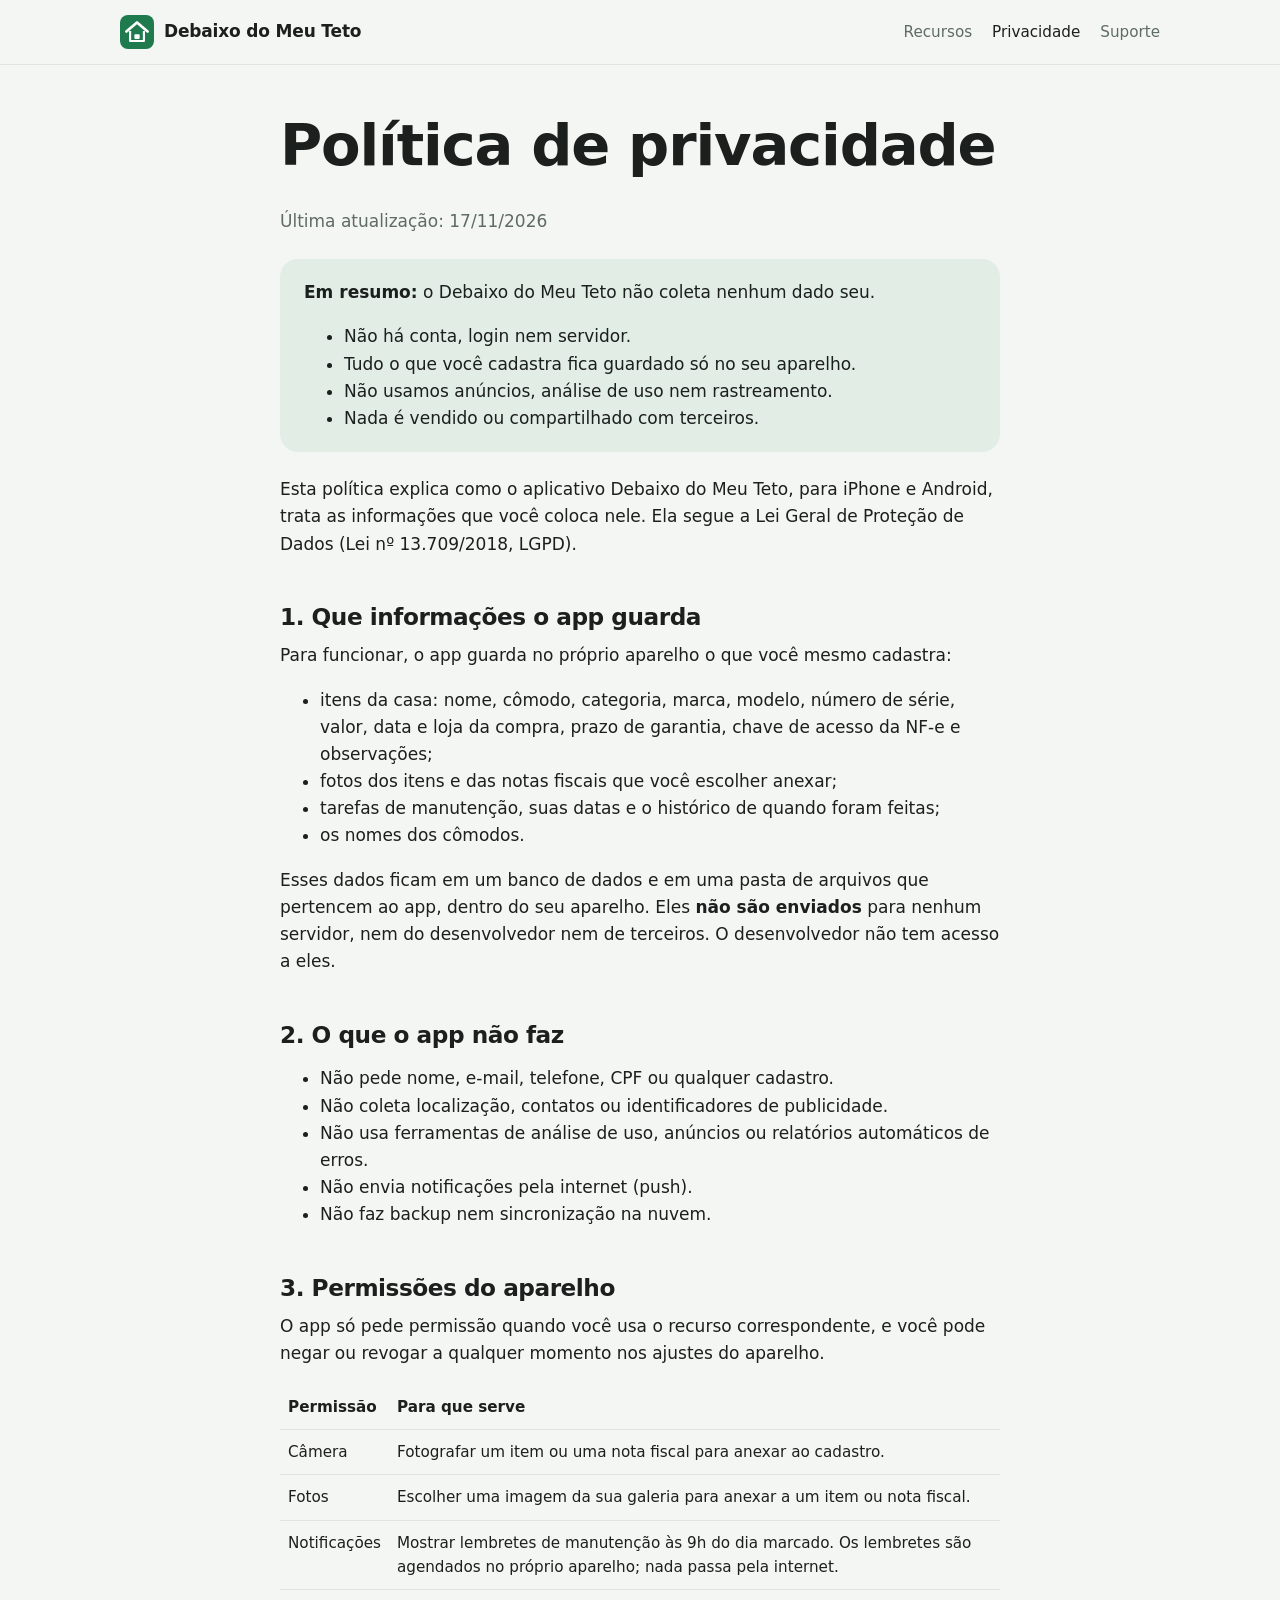
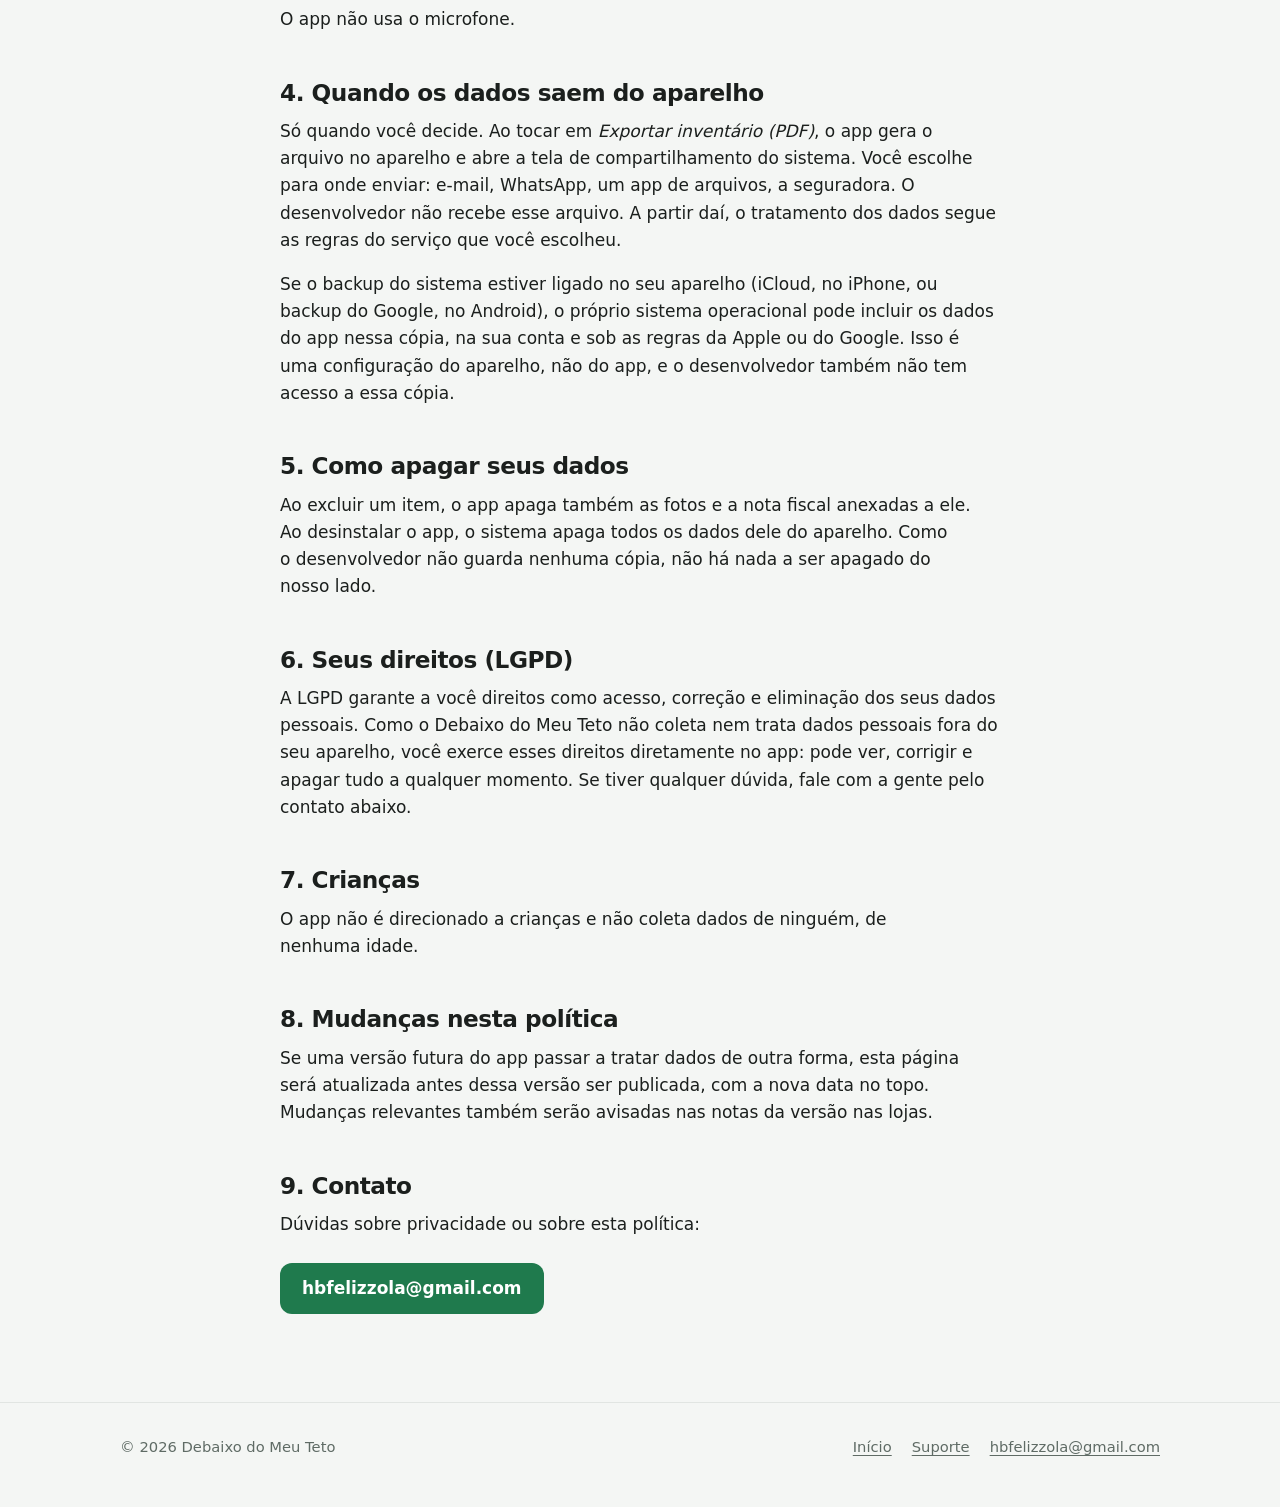
==== site/privacidade/index.html @ 9fe0f9ed "Add the pt-BR website for Debaixo do Meu Teto Landing page, privacy policy and support page, moved h" ====
<!doctype html>
<html lang="pt-BR">
<head>
  <meta charset="utf-8">
  <meta name="viewport" content="width=device-width, initial-scale=1">
  <title>Política de privacidade · Debaixo do Meu Teto</title>
  <meta name="description" content="O Debaixo do Meu Teto não coleta dados. O inventário, as fotos e as notas fiscais ficam só no seu celular, sem conta e sem servidor.">
  <link rel="canonical" href="https://debaixodomeuteto.hbfelizzola.de/privacidade/">
  <meta name="theme-color" content="#1F7A4D">
  <link rel="icon" href="../img/marca.svg" type="image/svg+xml">
  <link rel="icon" href="../img/favicon-32.png" sizes="32x32" type="image/png">
  <link rel="apple-touch-icon" href="../img/apple-touch-icon.png">
  <meta property="og:type" content="article">
  <meta property="og:locale" content="pt_BR">
  <meta property="og:site_name" content="Debaixo do Meu Teto">
  <meta property="og:title" content="Política de privacidade do Debaixo do Meu Teto">
  <meta property="og:description" content="Nenhum dado coletado. Tudo fica no seu celular, sem conta e sem servidor.">
  <meta property="og:url" content="https://debaixodomeuteto.hbfelizzola.de/privacidade/">
  <meta property="og:image" content="https://debaixodomeuteto.hbfelizzola.de/img/og.jpg">
  <meta name="twitter:card" content="summary_large_image">
  <link rel="stylesheet" href="../estilo.css">
</head>
<body>
  <a class="pular" href="#conteudo">Pular para o conteúdo</a>

  <header class="topo">
    <div class="container">
      <a class="logo" href="../">
        <img src="../img/marca.svg" alt="" width="34" height="34">
        Debaixo do Meu Teto
      </a>
      <nav aria-label="Principal">
        <a class="opcional" href="../#recursos">Recursos</a>
        <a class="estreito" href="./" aria-current="page">Privacidade</a>
        <a href="../suporte/">Suporte</a>
      </nav>
    </div>
  </header>

  <!--
    Esta página é o "Privacy Policy URL" da App Store e do Google Play.
    Ela descreve o que o app faz HOJE. Se uma versão nova passar a enviar qualquer dado para fora do
    aparelho (backup, sincronização, análise de uso, anúncios, relatório de erros), atualize esta página
    e a data ANTES de publicar essa versão, junto com as declarações de privacidade nas duas lojas.
  -->
  <main id="conteudo" class="container texto">
    <h1>Política de privacidade</h1>
    <p class="atualizado">Última atualização: 17/11/2026</p>

    <div class="resumo">
      <p><strong>Em resumo:</strong> o Debaixo do Meu Teto não coleta nenhum dado seu.</p>
      <ul>
        <li>Não há conta, login nem servidor.</li>
        <li>Tudo o que você cadastra fica guardado só no seu aparelho.</li>
        <li>Não usamos anúncios, análise de uso nem rastreamento.</li>
        <li>Nada é vendido ou compartilhado com terceiros.</li>
      </ul>
    </div>

    <p>
      Esta política explica como o aplicativo Debaixo do Meu Teto, para iPhone e Android, trata as
      informações que você coloca nele. Ela segue a Lei Geral de Proteção de Dados (Lei nº 13.709/2018, LGPD).
    </p>

    <h2>1. Que informações o app guarda</h2>
    <p>Para funcionar, o app guarda no próprio aparelho o que você mesmo cadastra:</p>
    <ul>
      <li>itens da casa: nome, cômodo, categoria, marca, modelo, número de série, valor, data e loja da compra,
        prazo de garantia, chave de acesso da NF-e e observações;</li>
      <li>fotos dos itens e das notas fiscais que você escolher anexar;</li>
      <li>tarefas de manutenção, suas datas e o histórico de quando foram feitas;</li>
      <li>os nomes dos cômodos.</li>
    </ul>
    <p>
      Esses dados ficam em um banco de dados e em uma pasta de arquivos que pertencem ao app, dentro do seu
      aparelho. Eles <strong>não são enviados</strong> para nenhum servidor, nem do desenvolvedor nem de
      terceiros. O desenvolvedor não tem acesso a eles.
    </p>

    <h2>2. O que o app não faz</h2>
    <ul>
      <li>Não pede nome, e-mail, telefone, CPF ou qualquer cadastro.</li>
      <li>Não coleta localização, contatos ou identificadores de publicidade.</li>
      <li>Não usa ferramentas de análise de uso, anúncios ou relatórios automáticos de erros.</li>
      <li>Não envia notificações pela internet (push).</li>
      <li>Não faz backup nem sincronização na nuvem.</li>
    </ul>

    <h2>3. Permissões do aparelho</h2>
    <p>O app só pede permissão quando você usa o recurso correspondente, e você pode negar ou revogar a qualquer momento nos ajustes do aparelho.</p>
    <table class="permissoes">
      <thead>
        <tr><th>Permissão</th><th>Para que serve</th></tr>
      </thead>
      <tbody>
        <tr><td>Câmera</td><td>Fotografar um item ou uma nota fiscal para anexar ao cadastro.</td></tr>
        <tr><td>Fotos</td><td>Escolher uma imagem da sua galeria para anexar a um item ou nota fiscal.</td></tr>
        <tr><td>Notificações</td><td>Mostrar lembretes de manutenção às 9h do dia marcado. Os lembretes são agendados no próprio aparelho; nada passa pela internet.</td></tr>
      </tbody>
    </table>
    <p>O app não usa o microfone.</p>

    <h2>4. Quando os dados saem do aparelho</h2>
    <p>
      Só quando você decide. Ao tocar em <em>Exportar inventário (PDF)</em>, o app gera o arquivo no aparelho e
      abre a tela de compartilhamento do sistema. Você escolhe para onde enviar: e-mail, WhatsApp, um app de
      arquivos, a seguradora. O desenvolvedor não recebe esse arquivo. A partir daí, o tratamento dos dados
      segue as regras do serviço que você escolheu.
    </p>
    <p>
      Se o backup do sistema estiver ligado no seu aparelho (iCloud, no iPhone, ou backup do Google, no
      Android), o próprio sistema operacional pode incluir os dados do app nessa cópia, na sua conta e sob as
      regras da Apple ou do Google. Isso é uma configuração do aparelho, não do app, e o desenvolvedor também
      não tem acesso a essa cópia.
    </p>

    <h2>5. Como apagar seus dados</h2>
    <p>
      Ao excluir um item, o app apaga também as fotos e a nota fiscal anexadas a ele. Ao desinstalar o app,
      o sistema apaga todos os dados dele do aparelho. Como o desenvolvedor não guarda nenhuma cópia, não há
      nada a ser apagado do nosso lado.
    </p>

    <h2>6. Seus direitos (LGPD)</h2>
    <p>
      A LGPD garante a você direitos como acesso, correção e eliminação dos seus dados pessoais. Como o
      Debaixo do Meu Teto não coleta nem trata dados pessoais fora do seu aparelho, você exerce esses direitos
      diretamente no app: pode ver, corrigir e apagar tudo a qualquer momento. Se tiver qualquer dúvida, fale
      com a gente pelo contato abaixo.
    </p>

    <h2>7. Crianças</h2>
    <p>O app não é direcionado a crianças e não coleta dados de ninguém, de nenhuma idade.</p>

    <h2>8. Mudanças nesta política</h2>
    <p>
      Se uma versão futura do app passar a tratar dados de outra forma, esta página será atualizada antes
      dessa versão ser publicada, com a nova data no topo. Mudanças relevantes também serão avisadas nas
      notas da versão nas lojas.
    </p>

    <h2>9. Contato</h2>
    <p>Dúvidas sobre privacidade ou sobre esta política:</p>
    <a class="contato" href="mailto:hbfelizzola@gmail.com?subject=Privacidade%20-%20Debaixo%20do%20Meu%20Teto">hbfelizzola@gmail.com</a>
  </main>

  <footer class="rodape">
    <div class="container">
      <span>© 2026 Debaixo do Meu Teto</span>
      <nav aria-label="Rodapé">
        <a href="../">Início</a>
        <a href="../suporte/">Suporte</a>
        <a href="mailto:hbfelizzola@gmail.com">hbfelizzola@gmail.com</a>
      </nav>
    </div>
  </footer>
</body>
</html>
---- site/estilo.css ----
/* Debaixo do Meu Teto — site. Cores iguais às do app (src/constants/theme.ts, no repositório do app). */

:root {
  --texto: #1b1f1d;
  --fundo: #f4f6f4;
  --cartao: #ffffff;
  --selecionado: #e2ede6;
  --secundario: #5f6b65;
  --borda: #e1e5e2;
  --primaria: #1f7a4d;
  --sobre-primaria: #ffffff;
  --aviso: #a86a12;
  --perigo: #c0392b;
  --raio: 18px;
  --largura: 1080px;
  --fonte: system-ui, -apple-system, "Segoe UI", Roboto, "Helvetica Neue", Arial, sans-serif;
  color-scheme: light dark;
}

@media (prefers-color-scheme: dark) {
  :root {
    --texto: #f1f4f2;
    --fundo: #0f1311;
    --cartao: #1a201d;
    --selecionado: #22312a;
    --secundario: #a3afa8;
    --borda: #2a322e;
    --primaria: #4fbf85;
    --sobre-primaria: #0f1311;
    --aviso: #f2b84b;
    --perigo: #f07167;
  }
}

*,
*::before,
*::after {
  box-sizing: border-box;
}

html {
  -webkit-text-size-adjust: 100%;
  scroll-behavior: smooth;
}

body {
  margin: 0;
  background: var(--fundo);
  color: var(--texto);
  font: 17px/1.6 var(--fonte);
  overflow-x: hidden;
}

img {
  max-width: 100%;
  height: auto;
  display: block;
}

a {
  color: var(--primaria);
  text-underline-offset: 3px;
}

h1,
h2,
h3 {
  line-height: 1.15;
  letter-spacing: -0.02em;
  margin: 0 0 0.5em;
  text-wrap: balance;
}

h1 {
  font-size: clamp(2.3rem, 6vw, 3.6rem);
  font-weight: 800;
}

h2 {
  font-size: clamp(1.7rem, 4vw, 2.4rem);
  font-weight: 800;
}

h3 {
  font-size: 1.2rem;
}

p {
  margin: 0 0 1em;
  text-wrap: pretty;
}

.container {
  width: 100%;
  max-width: var(--largura);
  margin: 0 auto;
  padding: 0 20px;
}

.pular {
  position: absolute;
  left: -999px;
}

.pular:focus {
  left: 16px;
  top: 16px;
  z-index: 10;
  background: var(--cartao);
  padding: 8px 12px;
  border-radius: 8px;
}

/* Cabeçalho */

.topo {
  position: sticky;
  top: 0;
  z-index: 5;
  background: color-mix(in srgb, var(--fundo) 88%, transparent);
  backdrop-filter: saturate(1.4) blur(12px);
  -webkit-backdrop-filter: saturate(1.4) blur(12px);
  border-bottom: 1px solid var(--borda);
}

.topo .container {
  display: flex;
  align-items: center;
  justify-content: space-between;
  gap: 16px;
  min-height: 64px;
}

.logo {
  display: flex;
  align-items: center;
  gap: 10px;
  color: var(--texto);
  text-decoration: none;
  font-weight: 800;
  letter-spacing: -0.01em;
}

.logo img {
  width: 34px;
  height: 34px;
}

.topo nav {
  display: flex;
  gap: 20px;
  font-size: 0.95rem;
}

.topo nav a {
  color: var(--secundario);
  text-decoration: none;
}

.topo nav a:hover,
.topo nav a[aria-current="page"] {
  color: var(--texto);
}

.logo {
  white-space: nowrap;
}

@media (max-width: 640px) {
  .topo nav {
    gap: 14px;
  }

  .topo nav .opcional {
    display: none;
  }
}

/* Em telas bem estreitas o link de privacidade fica só no rodapé. */
@media (max-width: 420px) {
  .topo nav .estreito {
    display: none;
  }
}

/* Destaque */

.destaque {
  padding: 56px 0 24px;
}

.destaque .container {
  display: grid;
  grid-template-columns: 1.15fr 0.85fr;
  gap: 48px;
  align-items: center;
}

.destaque .lead {
  font-size: 1.2rem;
  color: var(--secundario);
  max-width: 34em;
}

.etiqueta {
  display: inline-block;
  font-size: 0.85rem;
  font-weight: 700;
  color: var(--primaria);
  background: var(--selecionado);
  border-radius: 999px;
  padding: 4px 12px;
  margin-bottom: 16px;
}

@media (max-width: 820px) {
  .destaque {
    padding-top: 32px;
  }

  .destaque .container {
    grid-template-columns: 1fr;
    gap: 32px;
  }

  .destaque .celular {
    max-width: 280px;
    margin: 0 auto;
  }
}

/* Moldura de celular para as capturas de tela */

.celular {
  position: relative;
  border-radius: 46px;
  padding: 10px;
  background: #1b1f1d;
  box-shadow: 0 30px 60px -20px rgb(15 19 17 / 0.35), 0 0 0 1px rgb(255 255 255 / 0.06) inset;
  max-width: 320px;
  width: 100%;
  margin: 0 auto;
}

.celular img {
  border-radius: 37px;
  width: 100%;
  aspect-ratio: 598 / 1300;
  object-fit: cover;
  background: var(--fundo);
}

/* Selos das lojas.
 * TODO(lojas): troque por os selos oficiais (Apple: "Download on the App Store" em pt-BR,
 * Google: "Disponível no Google Play") quando os links existirem; veja README.md. */

.lojas {
  display: flex;
  flex-wrap: wrap;
  gap: 12px;
  margin: 28px 0 12px;
}

.selo-loja {
  display: inline-flex;
  align-items: center;
  gap: 10px;
  min-width: 180px;
  padding: 9px 18px 9px 14px;
  border-radius: 12px;
  background: #000;
  color: #fff;
  text-decoration: none;
  border: 1px solid #a6a6a6;
  line-height: 1.15;
}

.selo-loja svg {
  width: 26px;
  height: 26px;
  flex: none;
}

.selo-loja small {
  display: block;
  font-size: 0.7rem;
  opacity: 0.9;
}

.selo-loja strong {
  display: block;
  font-size: 1.15rem;
  font-weight: 600;
  letter-spacing: -0.01em;
}

.selo-loja[aria-disabled="true"] {
  cursor: default;
}

.aviso-lojas {
  font-size: 0.9rem;
  color: var(--secundario);
}

/* Faixa de garantias */

.faixa {
  padding: 24px 0 8px;
}

.faixa ul {
  list-style: none;
  margin: 0;
  padding: 0;
  display: grid;
  grid-template-columns: repeat(4, 1fr);
  gap: 12px;
}

.faixa li {
  background: var(--cartao);
  border: 1px solid var(--borda);
  border-radius: 14px;
  padding: 14px 16px;
  font-size: 0.95rem;
  color: var(--secundario);
}

.faixa li strong {
  display: block;
  color: var(--texto);
}

@media (max-width: 820px) {
  .faixa ul {
    grid-template-columns: repeat(2, 1fr);
  }
}

/* Recursos */

.secao {
  padding: 72px 0;
}

.secao-titulo {
  max-width: 40em;
  margin-bottom: 40px;
}

.secao-titulo p {
  color: var(--secundario);
  font-size: 1.1rem;
}

.recurso {
  display: grid;
  grid-template-columns: 1fr 1fr;
  gap: 56px;
  align-items: center;
  padding: 40px 0;
}

.recurso + .recurso {
  border-top: 1px solid var(--borda);
}

.recurso:nth-of-type(even) .recurso-texto {
  order: 2;
}

.recurso .celular {
  max-width: 290px;
}

.recurso-texto .numero {
  font-weight: 800;
  color: var(--primaria);
  font-size: 0.9rem;
  letter-spacing: 0.08em;
  text-transform: uppercase;
}

.recurso-texto ul {
  padding-left: 1.2em;
  margin: 0;
}

.recurso-texto li {
  margin-bottom: 6px;
}

@media (max-width: 820px) {
  .recurso {
    grid-template-columns: 1fr;
    gap: 28px;
  }

  .recurso:nth-of-type(even) .recurso-texto {
    order: 0;
  }

  .recurso .celular {
    max-width: 260px;
  }
}

.exemplo {
  background: var(--cartao);
  border: 1px solid var(--borda);
  border-radius: 14px;
  padding: 14px 16px;
  margin: 16px 0;
  font-size: 0.95rem;
}

.exemplo b {
  color: var(--primaria);
}

/* Privacidade em destaque */

.privado {
  background: var(--primaria);
  color: var(--sobre-primaria);
  border-radius: 28px;
  padding: 48px;
  display: grid;
  grid-template-columns: 1.2fr 1fr;
  gap: 40px;
}

.privado a {
  color: inherit;
}

.privado ul {
  list-style: none;
  padding: 0;
  margin: 0;
  display: grid;
  gap: 12px;
}

.privado li {
  background: rgb(255 255 255 / 0.12);
  border-radius: 14px;
  padding: 12px 16px;
}

.privado .nota {
  opacity: 0.9;
  font-size: 0.95rem;
}

@media (max-width: 820px) {
  .privado {
    grid-template-columns: 1fr;
    padding: 32px 22px;
    gap: 24px;
  }
}

/* Perguntas */

.perguntas details {
  background: var(--cartao);
  border: 1px solid var(--borda);
  border-radius: 14px;
  padding: 0 18px;
  margin-bottom: 10px;
}

.perguntas summary {
  cursor: pointer;
  font-weight: 700;
  padding: 16px 0;
  list-style-position: outside;
}

.perguntas details p:last-child {
  margin-bottom: 16px;
}

.chamada {
  text-align: center;
}

.chamada .lojas {
  justify-content: center;
}

/* Páginas de texto (privacidade, suporte) */

.texto {
  max-width: 760px;
  padding: 48px 20px 72px;
}

.texto h2 {
  font-size: 1.45rem;
  margin-top: 2em;
}

.texto .atualizado {
  color: var(--secundario);
}

.resumo {
  background: var(--selecionado);
  border-radius: var(--raio);
  padding: 20px 24px;
  margin: 24px 0;
}

.resumo p:last-child,
.resumo ul:last-child {
  margin-bottom: 0;
}

.contato {
  display: inline-block;
  background: var(--primaria);
  color: var(--sobre-primaria);
  font-weight: 700;
  text-decoration: none;
  padding: 12px 22px;
  border-radius: 12px;
  margin: 8px 0 16px;
}

table.permissoes {
  width: 100%;
  border-collapse: collapse;
  font-size: 0.95rem;
  margin: 8px 0 16px;
}

.permissoes th,
.permissoes td {
  text-align: left;
  padding: 10px 8px;
  border-bottom: 1px solid var(--borda);
  vertical-align: top;
}

/* Rodapé */

.rodape {
  border-top: 1px solid var(--borda);
  padding: 32px 0 48px;
  color: var(--secundario);
  font-size: 0.92rem;
}

.rodape .container {
  display: flex;
  flex-wrap: wrap;
  gap: 12px 28px;
  justify-content: space-between;
}

.rodape nav {
  display: flex;
  flex-wrap: wrap;
  gap: 8px 20px;
}

.rodape a {
  color: var(--secundario);
}
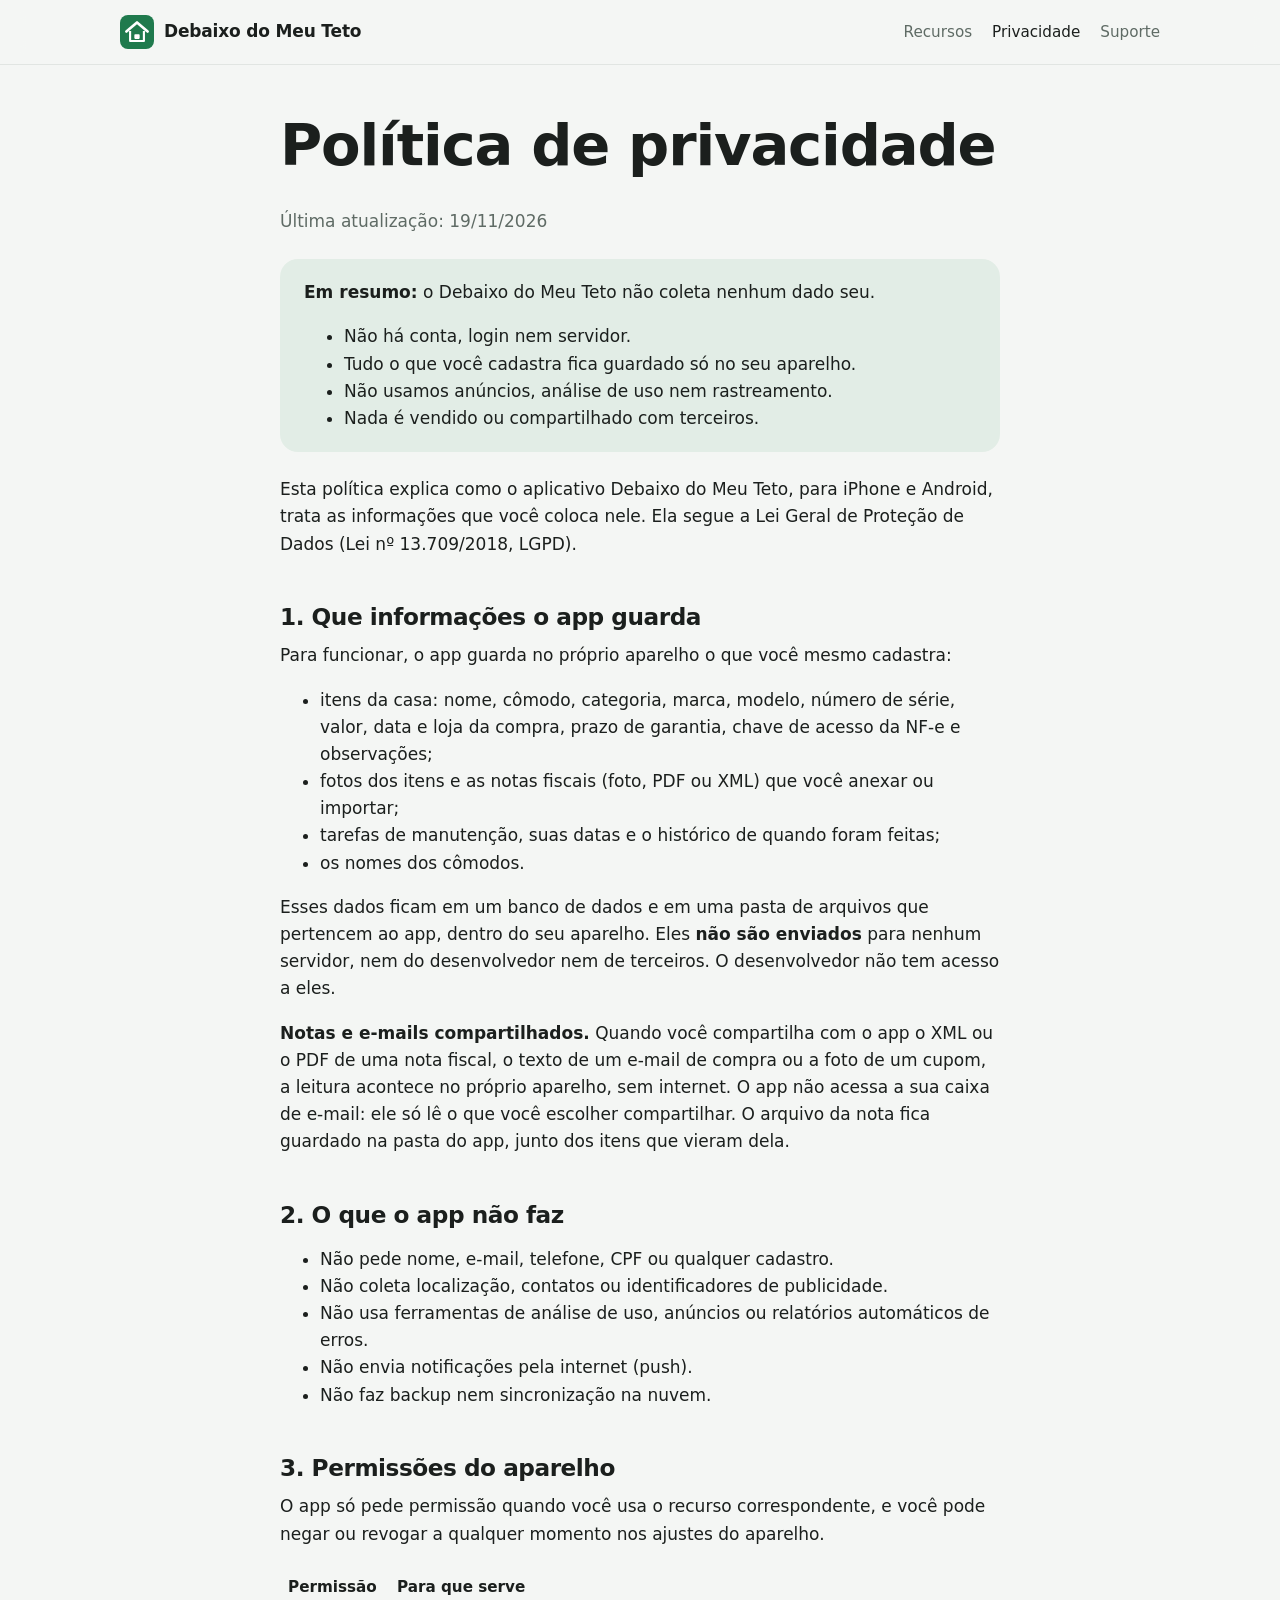
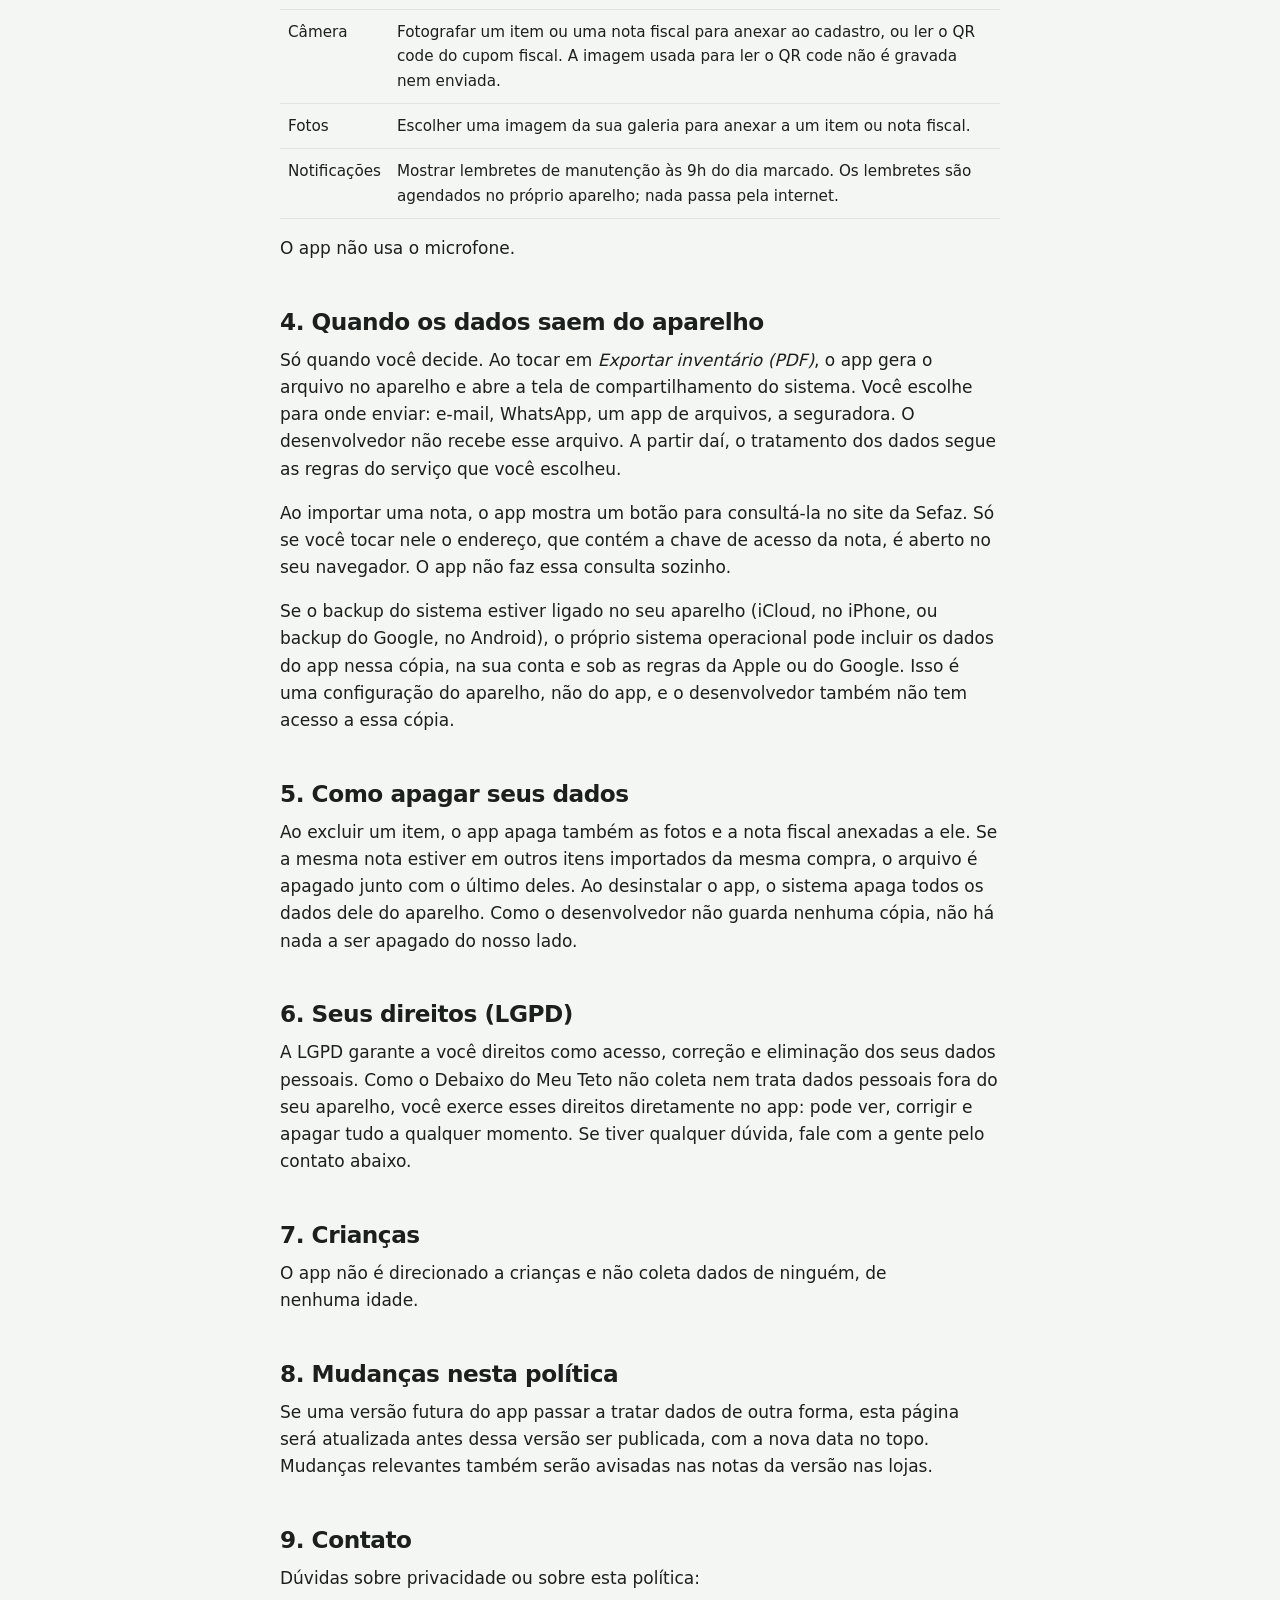
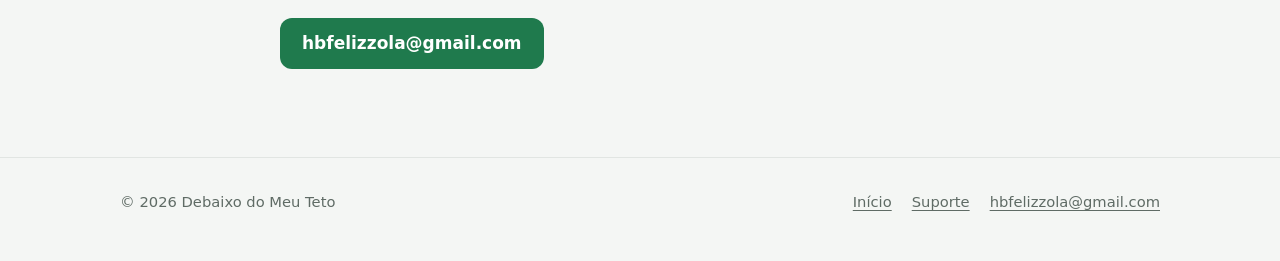
==== commit 36338010: "Describe purchase import in the privacy policy The app can now read a nota fiscal's XML or PDF, a st" ====
--- a/site/privacidade/index.html
+++ b/site/privacidade/index.html
@@ -45,7 +45,7 @@
   -->
   <main id="conteudo" class="container texto">
     <h1>Política de privacidade</h1>
-    <p class="atualizado">Última atualização: 17/11/2026</p>
+    <p class="atualizado">Última atualização: 19/11/2026</p>
 
     <div class="resumo">
       <p><strong>Em resumo:</strong> o Debaixo do Meu Teto não coleta nenhum dado seu.</p>
@@ -67,7 +67,7 @@
     <ul>
       <li>itens da casa: nome, cômodo, categoria, marca, modelo, número de série, valor, data e loja da compra,
         prazo de garantia, chave de acesso da NF-e e observações;</li>
-      <li>fotos dos itens e das notas fiscais que você escolher anexar;</li>
+      <li>fotos dos itens e as notas fiscais (foto, PDF ou XML) que você anexar ou importar;</li>
       <li>tarefas de manutenção, suas datas e o histórico de quando foram feitas;</li>
       <li>os nomes dos cômodos.</li>
     </ul>
@@ -75,6 +75,12 @@
       Esses dados ficam em um banco de dados e em uma pasta de arquivos que pertencem ao app, dentro do seu
       aparelho. Eles <strong>não são enviados</strong> para nenhum servidor, nem do desenvolvedor nem de
       terceiros. O desenvolvedor não tem acesso a eles.
+    </p>
+    <p>
+      <strong>Notas e e-mails compartilhados.</strong> Quando você compartilha com o app o XML ou o PDF de
+      uma nota fiscal, o texto de um e-mail de compra ou a foto de um cupom, a leitura acontece no próprio
+      aparelho, sem internet. O app não acessa a sua caixa de e-mail: ele só lê o que você escolher
+      compartilhar. O arquivo da nota fica guardado na pasta do app, junto dos itens que vieram dela.
     </p>
 
     <h2>2. O que o app não faz</h2>
@@ -93,7 +99,7 @@
         <tr><th>Permissão</th><th>Para que serve</th></tr>
       </thead>
       <tbody>
-        <tr><td>Câmera</td><td>Fotografar um item ou uma nota fiscal para anexar ao cadastro.</td></tr>
+        <tr><td>Câmera</td><td>Fotografar um item ou uma nota fiscal para anexar ao cadastro, ou ler o QR code do cupom fiscal. A imagem usada para ler o QR code não é gravada nem enviada.</td></tr>
         <tr><td>Fotos</td><td>Escolher uma imagem da sua galeria para anexar a um item ou nota fiscal.</td></tr>
         <tr><td>Notificações</td><td>Mostrar lembretes de manutenção às 9h do dia marcado. Os lembretes são agendados no próprio aparelho; nada passa pela internet.</td></tr>
       </tbody>
@@ -108,6 +114,11 @@
       segue as regras do serviço que você escolheu.
     </p>
     <p>
+      Ao importar uma nota, o app mostra um botão para consultá-la no site da Sefaz. Só se você tocar nele o
+      endereço, que contém a chave de acesso da nota, é aberto no seu navegador. O app não faz essa consulta
+      sozinho.
+    </p>
+    <p>
       Se o backup do sistema estiver ligado no seu aparelho (iCloud, no iPhone, ou backup do Google, no
       Android), o próprio sistema operacional pode incluir os dados do app nessa cópia, na sua conta e sob as
       regras da Apple ou do Google. Isso é uma configuração do aparelho, não do app, e o desenvolvedor também
@@ -116,7 +127,8 @@
 
     <h2>5. Como apagar seus dados</h2>
     <p>
-      Ao excluir um item, o app apaga também as fotos e a nota fiscal anexadas a ele. Ao desinstalar o app,
+      Ao excluir um item, o app apaga também as fotos e a nota fiscal anexadas a ele. Se a mesma nota estiver
+      em outros itens importados da mesma compra, o arquivo é apagado junto com o último deles. Ao desinstalar o app,
       o sistema apaga todos os dados dele do aparelho. Como o desenvolvedor não guarda nenhuma cópia, não há
       nada a ser apagado do nosso lado.
     </p>
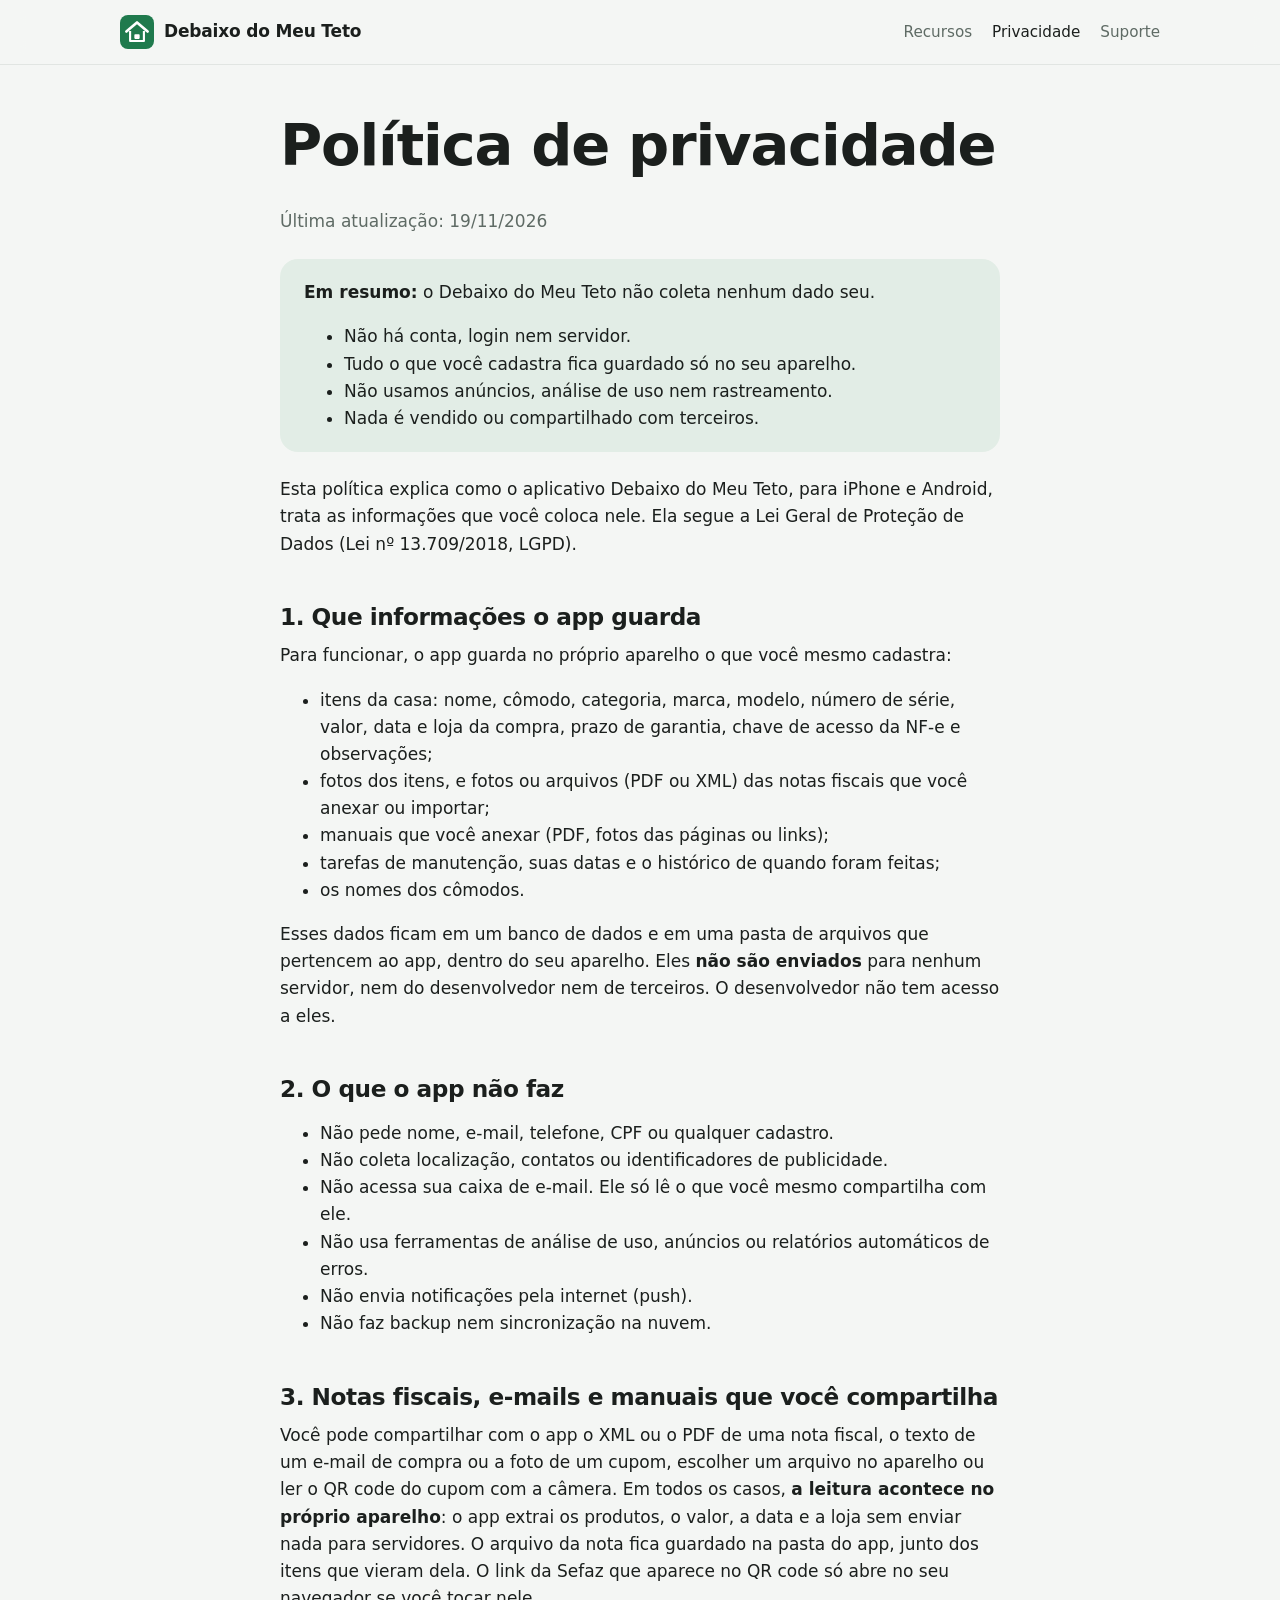
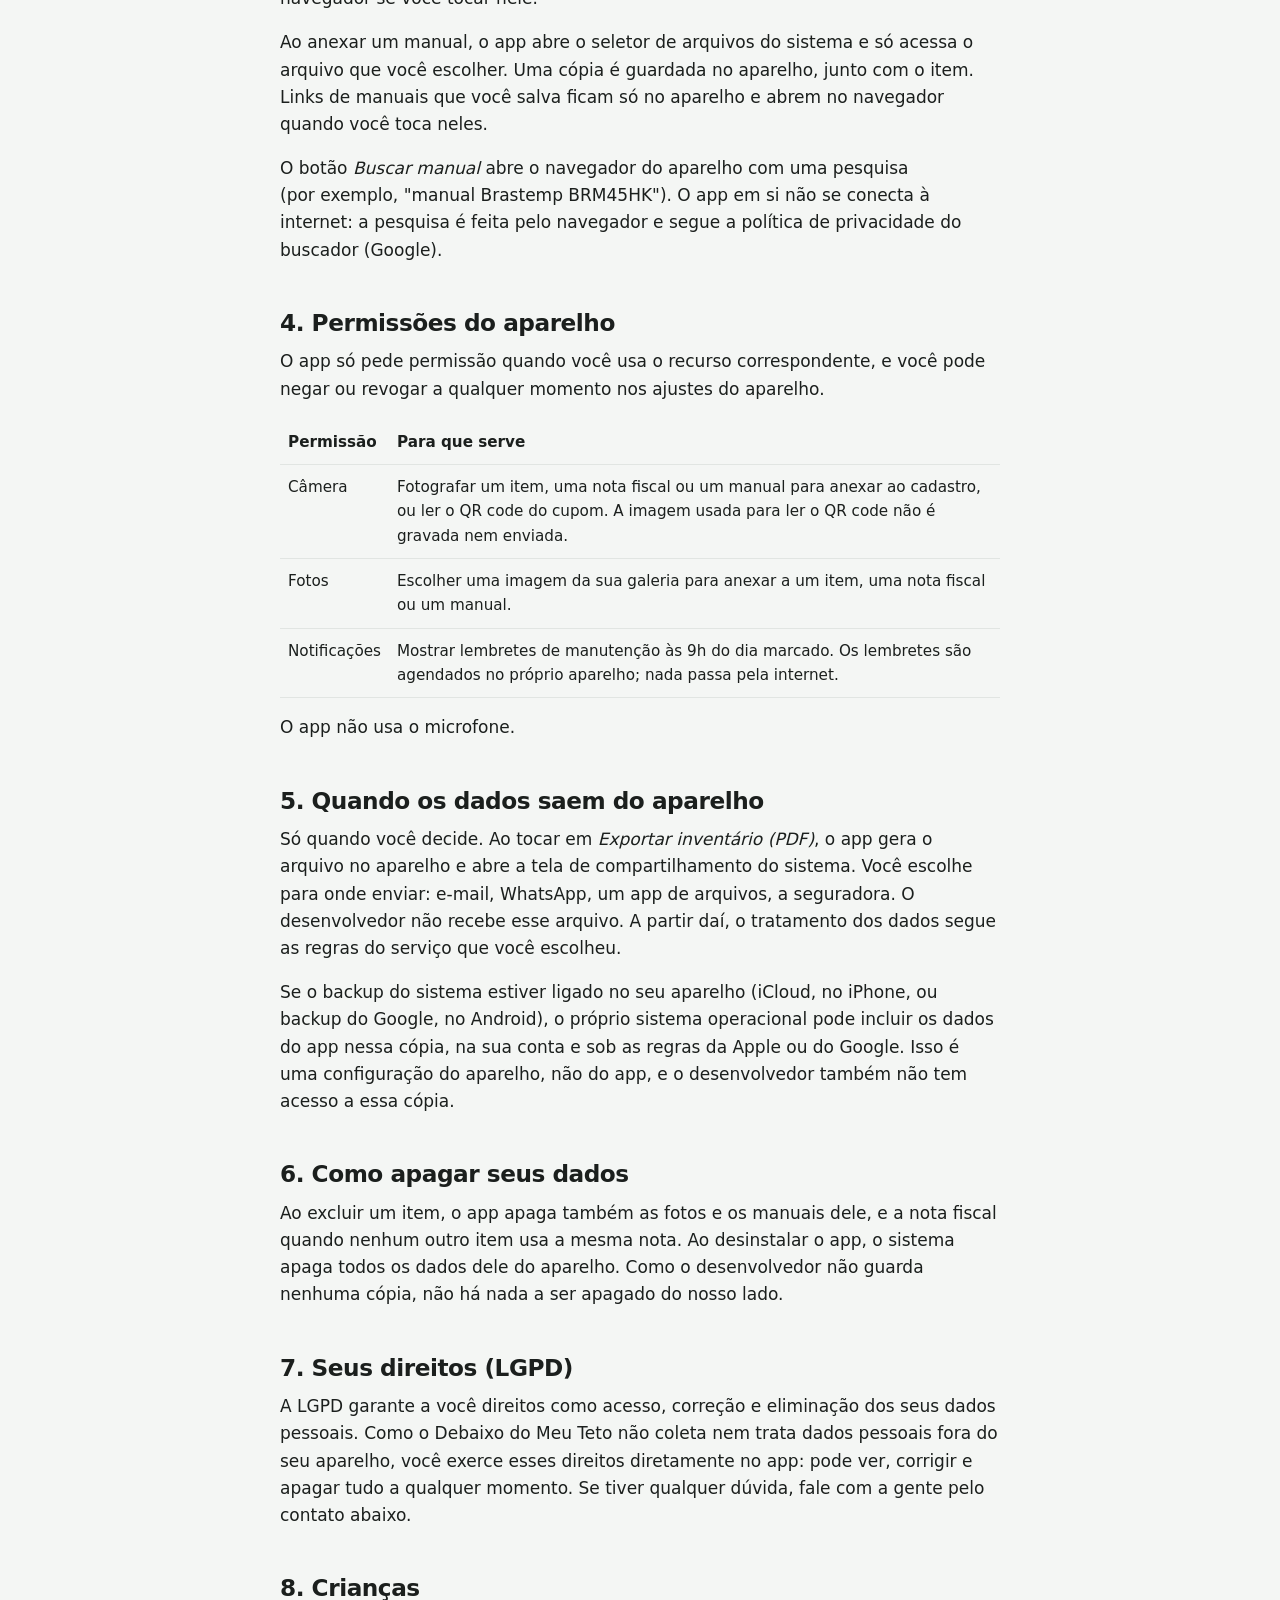
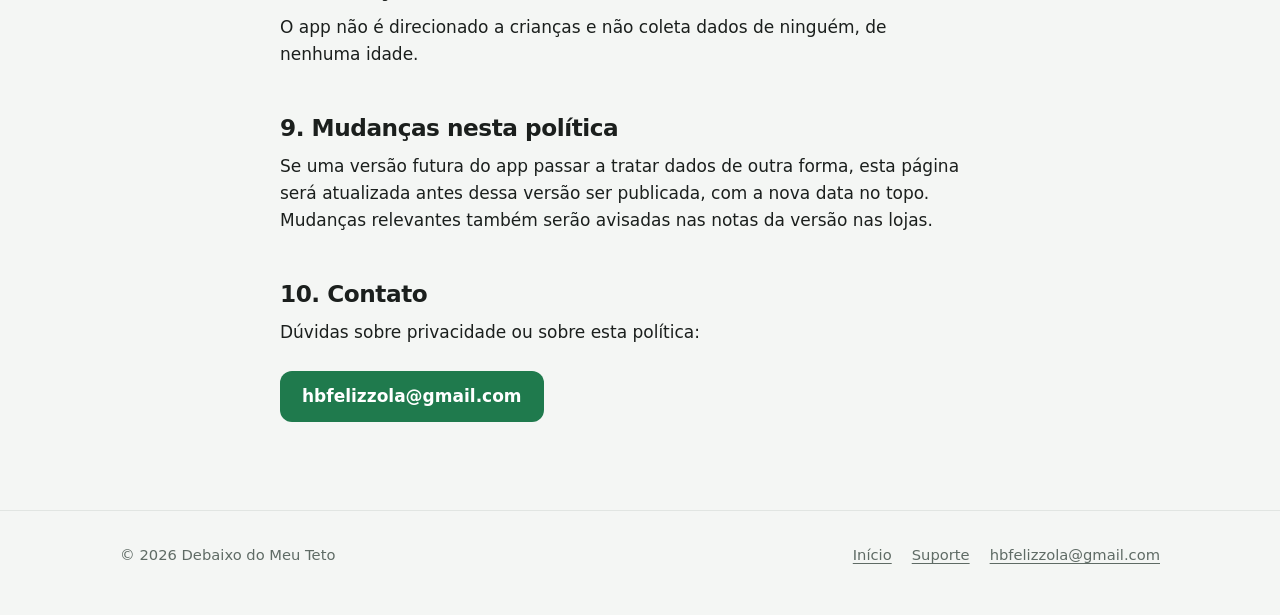
==== commit 505b9726: "Describe purchase import, Manuais and the new home on the site The landing page now leads with impor" ====
--- a/site/privacidade/index.html
+++ b/site/privacidade/index.html
@@ -67,7 +67,8 @@
     <ul>
       <li>itens da casa: nome, cômodo, categoria, marca, modelo, número de série, valor, data e loja da compra,
         prazo de garantia, chave de acesso da NF-e e observações;</li>
-      <li>fotos dos itens e as notas fiscais (foto, PDF ou XML) que você anexar ou importar;</li>
+      <li>fotos dos itens, e fotos ou arquivos (PDF ou XML) das notas fiscais que você anexar ou importar;</li>
+      <li>manuais que você anexar (PDF, fotos das páginas ou links);</li>
       <li>tarefas de manutenção, suas datas e o histórico de quando foram feitas;</li>
       <li>os nomes dos cômodos.</li>
     </ul>
@@ -76,47 +77,56 @@
       aparelho. Eles <strong>não são enviados</strong> para nenhum servidor, nem do desenvolvedor nem de
       terceiros. O desenvolvedor não tem acesso a eles.
     </p>
-    <p>
-      <strong>Notas e e-mails compartilhados.</strong> Quando você compartilha com o app o XML ou o PDF de
-      uma nota fiscal, o texto de um e-mail de compra ou a foto de um cupom, a leitura acontece no próprio
-      aparelho, sem internet. O app não acessa a sua caixa de e-mail: ele só lê o que você escolher
-      compartilhar. O arquivo da nota fica guardado na pasta do app, junto dos itens que vieram dela.
-    </p>
 
     <h2>2. O que o app não faz</h2>
     <ul>
       <li>Não pede nome, e-mail, telefone, CPF ou qualquer cadastro.</li>
       <li>Não coleta localização, contatos ou identificadores de publicidade.</li>
+      <li>Não acessa sua caixa de e-mail. Ele só lê o que você mesmo compartilha com ele.</li>
       <li>Não usa ferramentas de análise de uso, anúncios ou relatórios automáticos de erros.</li>
       <li>Não envia notificações pela internet (push).</li>
       <li>Não faz backup nem sincronização na nuvem.</li>
     </ul>
 
-    <h2>3. Permissões do aparelho</h2>
+    <h2>3. Notas fiscais, e-mails e manuais que você compartilha</h2>
+    <p>
+      Você pode compartilhar com o app o XML ou o PDF de uma nota fiscal, o texto de um e-mail de compra ou a
+      foto de um cupom, escolher um arquivo no aparelho ou ler o QR code do cupom com a câmera. Em todos os
+      casos, <strong>a leitura acontece no próprio aparelho</strong>: o app extrai os produtos, o valor, a data
+      e a loja sem enviar nada para servidores. O arquivo da nota fica guardado na pasta do app, junto dos
+      itens que vieram dela. O link da Sefaz que aparece no QR code só abre no seu navegador se você tocar nele.
+    </p>
+    <p>
+      Ao anexar um manual, o app abre o seletor de arquivos do sistema e só acessa o arquivo que você escolher.
+      Uma cópia é guardada no aparelho, junto com o item. Links de manuais que você salva ficam só no aparelho
+      e abrem no navegador quando você toca neles.
+    </p>
+    <p>
+      O botão <em>Buscar manual</em> abre o navegador do aparelho com uma pesquisa (por exemplo, "manual
+      Brastemp BRM45HK"). O app em si não se conecta à internet: a pesquisa é feita pelo navegador e segue a
+      política de privacidade do buscador (Google).
+    </p>
+
+    <h2>4. Permissões do aparelho</h2>
     <p>O app só pede permissão quando você usa o recurso correspondente, e você pode negar ou revogar a qualquer momento nos ajustes do aparelho.</p>
     <table class="permissoes">
       <thead>
         <tr><th>Permissão</th><th>Para que serve</th></tr>
       </thead>
       <tbody>
-        <tr><td>Câmera</td><td>Fotografar um item ou uma nota fiscal para anexar ao cadastro, ou ler o QR code do cupom fiscal. A imagem usada para ler o QR code não é gravada nem enviada.</td></tr>
-        <tr><td>Fotos</td><td>Escolher uma imagem da sua galeria para anexar a um item ou nota fiscal.</td></tr>
+        <tr><td>Câmera</td><td>Fotografar um item, uma nota fiscal ou um manual para anexar ao cadastro, ou ler o QR code do cupom. A imagem usada para ler o QR code não é gravada nem enviada.</td></tr>
+        <tr><td>Fotos</td><td>Escolher uma imagem da sua galeria para anexar a um item, uma nota fiscal ou um manual.</td></tr>
         <tr><td>Notificações</td><td>Mostrar lembretes de manutenção às 9h do dia marcado. Os lembretes são agendados no próprio aparelho; nada passa pela internet.</td></tr>
       </tbody>
     </table>
     <p>O app não usa o microfone.</p>
 
-    <h2>4. Quando os dados saem do aparelho</h2>
+    <h2>5. Quando os dados saem do aparelho</h2>
     <p>
       Só quando você decide. Ao tocar em <em>Exportar inventário (PDF)</em>, o app gera o arquivo no aparelho e
       abre a tela de compartilhamento do sistema. Você escolhe para onde enviar: e-mail, WhatsApp, um app de
       arquivos, a seguradora. O desenvolvedor não recebe esse arquivo. A partir daí, o tratamento dos dados
       segue as regras do serviço que você escolheu.
-    </p>
-    <p>
-      Ao importar uma nota, o app mostra um botão para consultá-la no site da Sefaz. Só se você tocar nele o
-      endereço, que contém a chave de acesso da nota, é aberto no seu navegador. O app não faz essa consulta
-      sozinho.
     </p>
     <p>
       Se o backup do sistema estiver ligado no seu aparelho (iCloud, no iPhone, ou backup do Google, no
@@ -125,15 +135,14 @@
       não tem acesso a essa cópia.
     </p>
 
-    <h2>5. Como apagar seus dados</h2>
+    <h2>6. Como apagar seus dados</h2>
     <p>
-      Ao excluir um item, o app apaga também as fotos e a nota fiscal anexadas a ele. Se a mesma nota estiver
-      em outros itens importados da mesma compra, o arquivo é apagado junto com o último deles. Ao desinstalar o app,
+      Ao excluir um item, o app apaga também as fotos e os manuais dele, e a nota fiscal quando nenhum outro item usa a mesma nota. Ao desinstalar o app,
       o sistema apaga todos os dados dele do aparelho. Como o desenvolvedor não guarda nenhuma cópia, não há
       nada a ser apagado do nosso lado.
     </p>
 
-    <h2>6. Seus direitos (LGPD)</h2>
+    <h2>7. Seus direitos (LGPD)</h2>
     <p>
       A LGPD garante a você direitos como acesso, correção e eliminação dos seus dados pessoais. Como o
       Debaixo do Meu Teto não coleta nem trata dados pessoais fora do seu aparelho, você exerce esses direitos
@@ -141,17 +150,17 @@
       com a gente pelo contato abaixo.
     </p>
 
-    <h2>7. Crianças</h2>
+    <h2>8. Crianças</h2>
     <p>O app não é direcionado a crianças e não coleta dados de ninguém, de nenhuma idade.</p>
 
-    <h2>8. Mudanças nesta política</h2>
+    <h2>9. Mudanças nesta política</h2>
     <p>
       Se uma versão futura do app passar a tratar dados de outra forma, esta página será atualizada antes
       dessa versão ser publicada, com a nova data no topo. Mudanças relevantes também serão avisadas nas
       notas da versão nas lojas.
     </p>
 
-    <h2>9. Contato</h2>
+    <h2>10. Contato</h2>
     <p>Dúvidas sobre privacidade ou sobre esta política:</p>
     <a class="contato" href="mailto:hbfelizzola@gmail.com?subject=Privacidade%20-%20Debaixo%20do%20Meu%20Teto">hbfelizzola@gmail.com</a>
   </main>
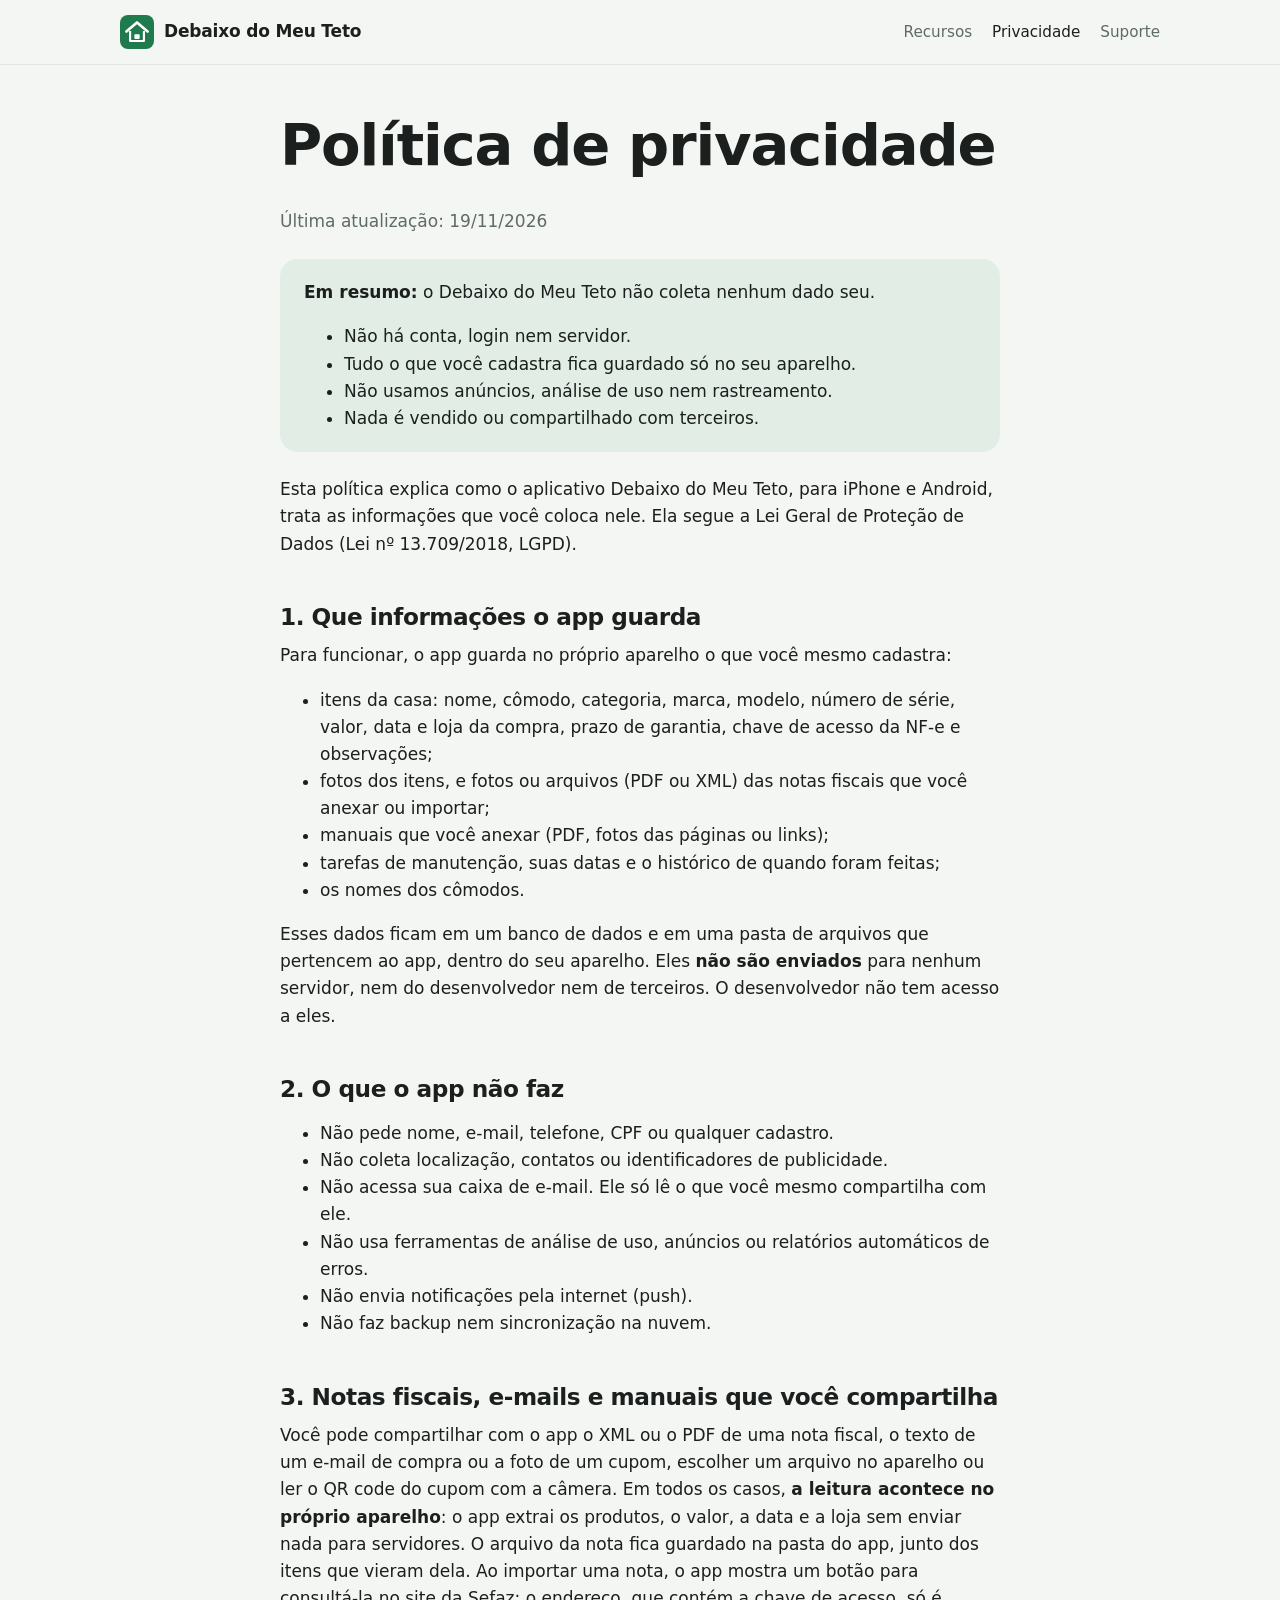
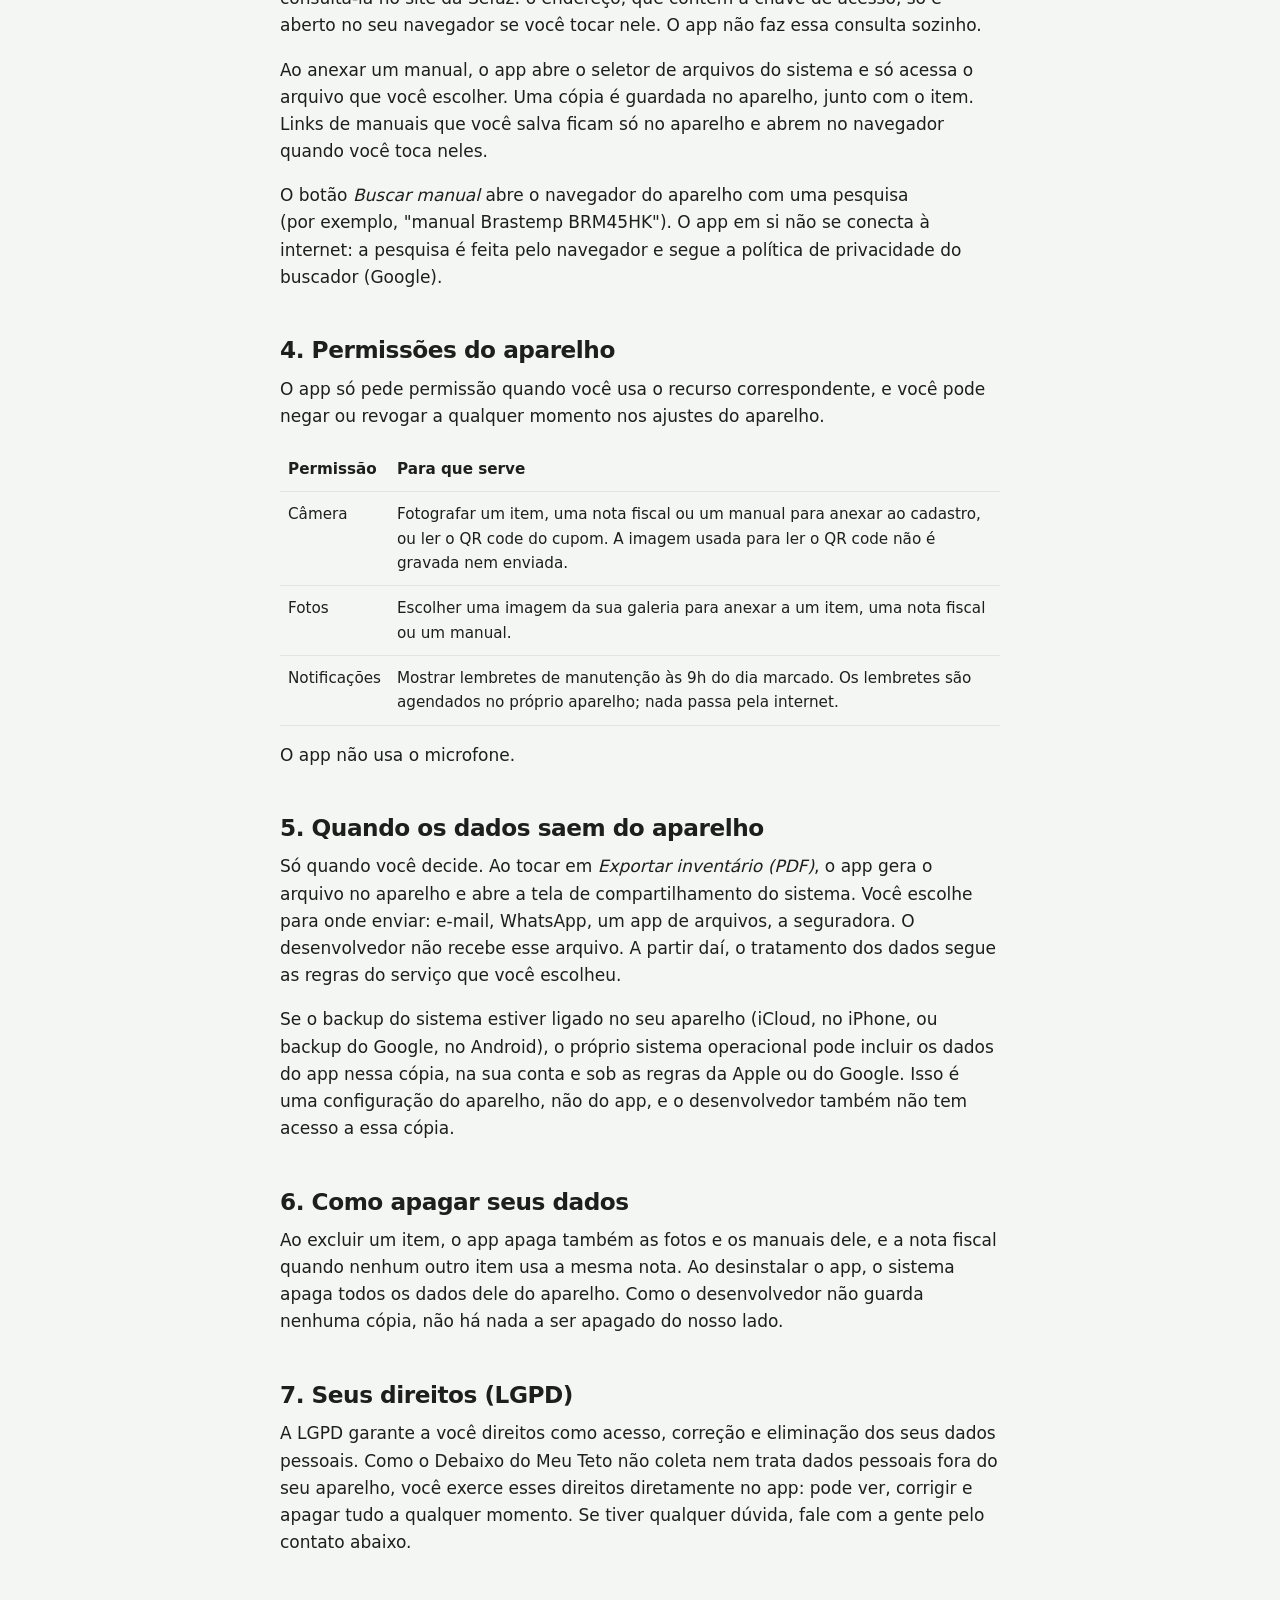
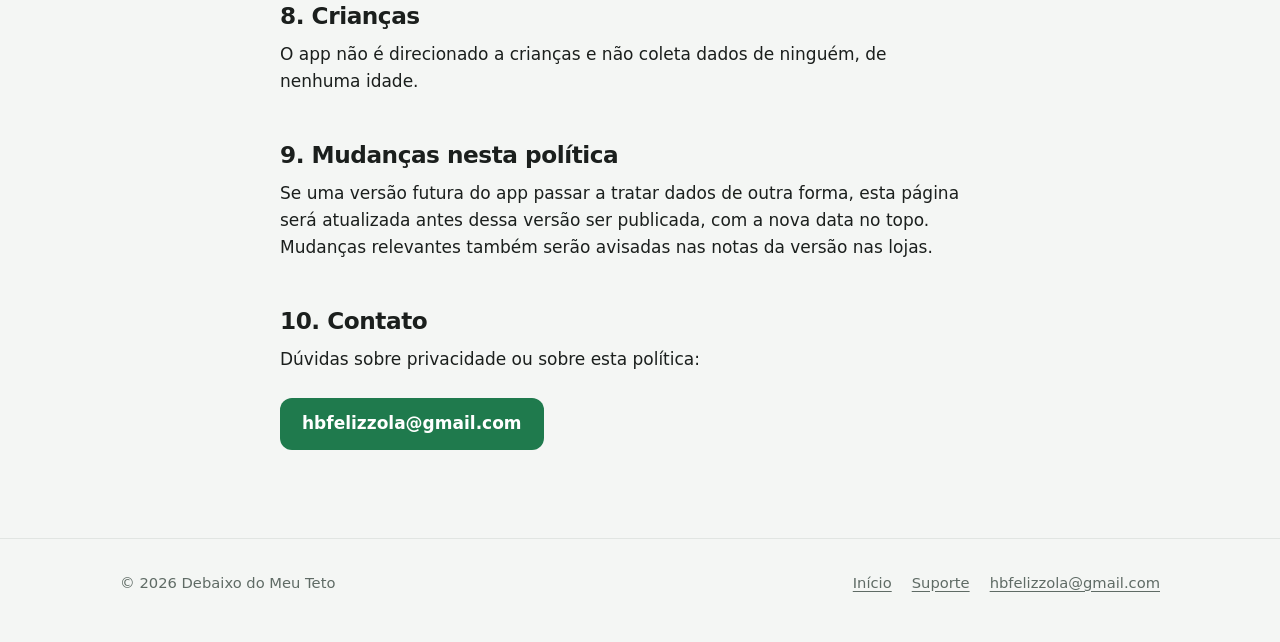
==== commit 28b960ab: "Say the Sefaz button appears for any imported nota Co-Authored-By: Claude Opus 5.5 <noreply@anthropi" ====
--- a/site/privacidade/index.html
+++ b/site/privacidade/index.html
@@ -94,7 +94,8 @@
       foto de um cupom, escolher um arquivo no aparelho ou ler o QR code do cupom com a câmera. Em todos os
       casos, <strong>a leitura acontece no próprio aparelho</strong>: o app extrai os produtos, o valor, a data
       e a loja sem enviar nada para servidores. O arquivo da nota fica guardado na pasta do app, junto dos
-      itens que vieram dela. O link da Sefaz que aparece no QR code só abre no seu navegador se você tocar nele.
+      itens que vieram dela. Ao importar uma nota, o app mostra um botão para consultá-la no site da Sefaz: o endereço, que contém a
+      chave de acesso, só é aberto no seu navegador se você tocar nele. O app não faz essa consulta sozinho.
     </p>
     <p>
       Ao anexar um manual, o app abre o seletor de arquivos do sistema e só acessa o arquivo que você escolher.
